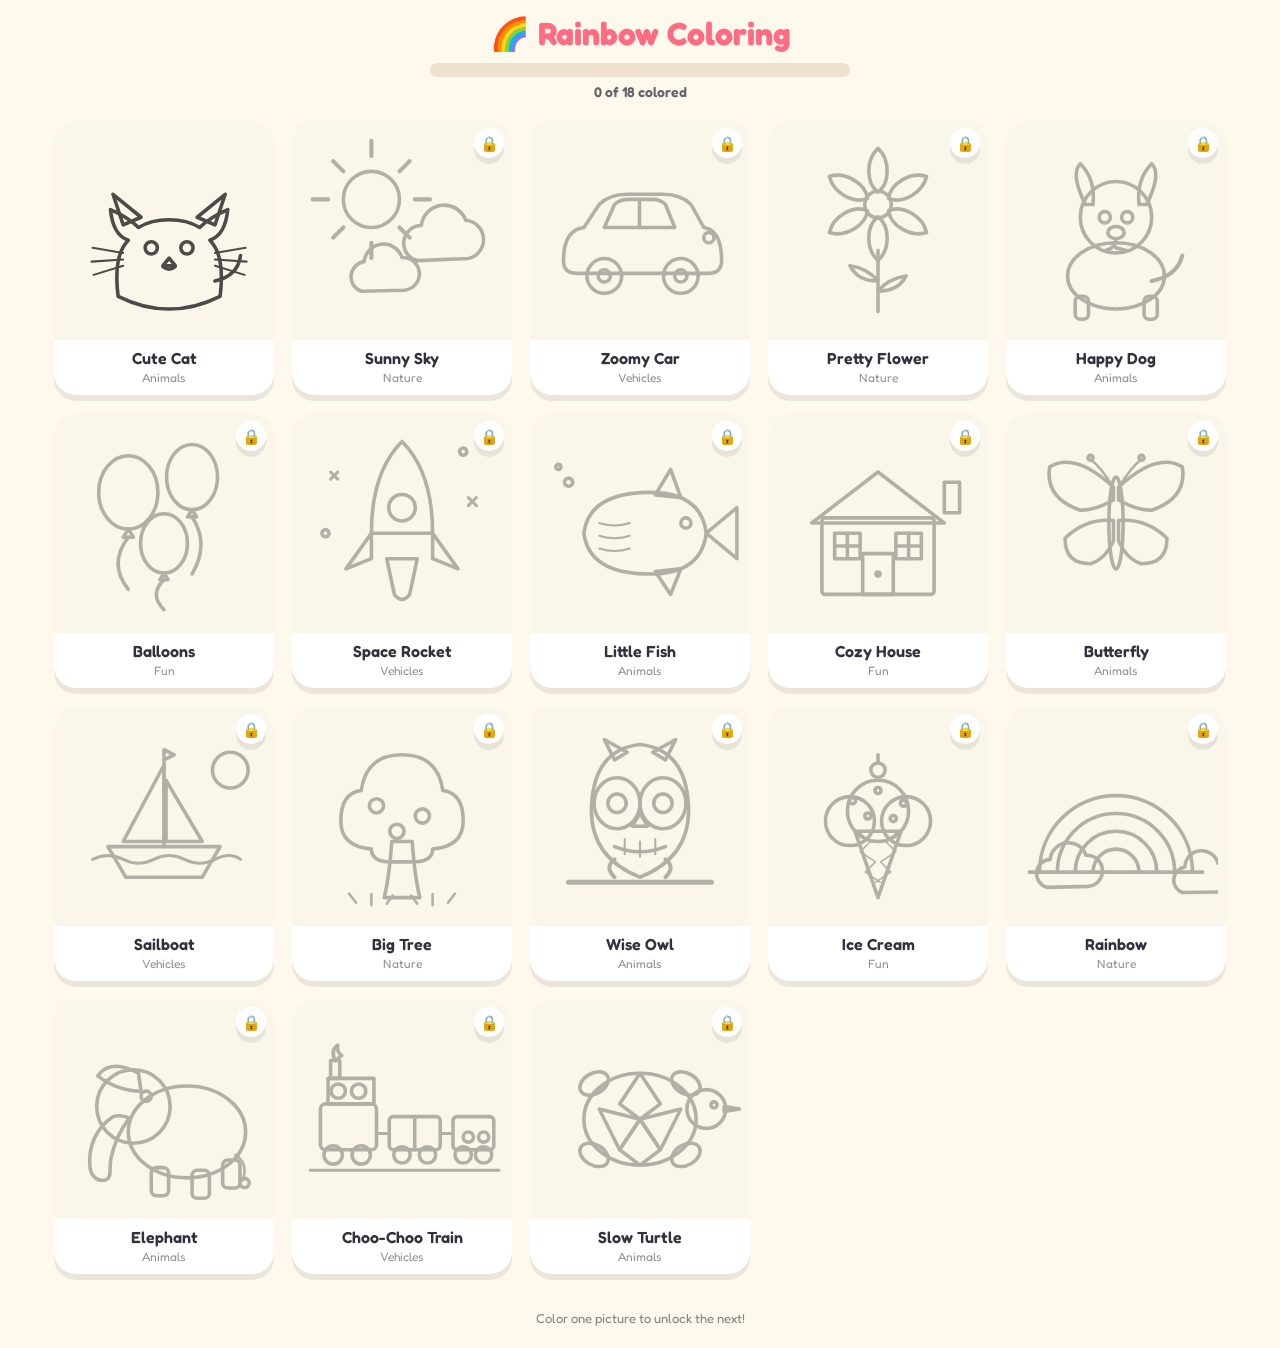
==== index.html @ d20b8fce "added new" ====
<!doctype html>
<html lang="en">
<head>
<meta charset="utf-8" />
<meta name="viewport" content="width=device-width, initial-scale=1, maximum-scale=1, user-scalable=no" />
<title>Rainbow Coloring - Pick a Picture</title>
<link rel="preconnect" href="https://fonts.googleapis.com" />
<link href="https://fonts.googleapis.com/css2?family=Fredoka:wght@500;600;700&display=swap" rel="stylesheet" />
<link rel="stylesheet" href="css/style.css" />
</head>
<body>
  <header class="topbar">
    <h1>🌈 Rainbow Coloring</h1>
    <div class="progress-wrap">
      <div class="progress-track"><div id="progressBar" class="progress-fill"></div></div>
      <span id="progressText" class="progress-text">0 of 18 colored</span>
    </div>
  </header>

  <div id="banner" class="banner"></div>

  <main>
    <div id="grid" class="grid"></div>
  </main>

  <footer class="foot">Color one picture to unlock the next!</footer>

  <script type="module" src="js/gallery.js"></script>
</body>
</html>
---- css/style.css ----
:root {
  --bg: #fff8ec;
  --card: #ffffff;
  --ink: #33313e;
  --accent: #ff6b81;
  --accent2: #34c759;
  --accent3: #32ade6;
  --shadow: 0 6px 0 rgba(0,0,0,0.08);
  --radius: 22px;
}

* { box-sizing: border-box; }

html, body {
  margin: 0;
  height: 100%;
  background: var(--bg);
  color: var(--ink);
  font-family: 'Fredoka', system-ui, sans-serif;
  -webkit-tap-highlight-color: transparent;
}

button {
  font-family: inherit;
  cursor: pointer;
  border: none;
}

/* ---------- Gallery page ---------- */

.topbar {
  padding: 14px 16px 10px;
  text-align: center;
}

.topbar h1 {
  margin: 0 0 10px;
  font-size: clamp(22px, 6vw, 32px);
  color: var(--accent);
}

.progress-wrap {
  max-width: 420px;
  margin: 0 auto;
}

.progress-track {
  height: 14px;
  background: #eee2cf;
  border-radius: 999px;
  overflow: hidden;
}

.progress-fill {
  height: 100%;
  width: 0%;
  background: linear-gradient(90deg, #ff9500, #ffcc00, #34c759, #32ade6, #af52de);
  transition: width 0.4s ease;
}

.progress-text {
  display: block;
  margin-top: 6px;
  font-size: 14px;
  font-weight: 600;
  opacity: 0.75;
}

.banner {
  display: none;
  margin: 0 16px 10px;
  padding: 12px;
  text-align: center;
  border-radius: 16px;
  background: #fff1c2;
  font-weight: 600;
  color: #7a5a00;
}
.banner.show { display: block; }

.grid {
  display: grid;
  grid-template-columns: repeat(2, 1fr);
  gap: 14px;
  padding: 10px 14px 28px;
  max-width: 1200px;
  margin: 0 auto;
}

@media (min-width: 560px) {
  .grid { grid-template-columns: repeat(3, 1fr); }
}
@media (min-width: 860px) {
  .grid { grid-template-columns: repeat(4, 1fr); gap: 18px; }
}
@media (min-width: 1140px) {
  .grid { grid-template-columns: repeat(5, 1fr); }
}

.card {
  display: block;
  background: var(--card);
  border-radius: var(--radius);
  box-shadow: var(--shadow);
  text-decoration: none;
  color: inherit;
  overflow: hidden;
  transition: transform 0.15s ease;
}
a.card:active { transform: scale(0.96); }

.card-thumb {
  position: relative;
  aspect-ratio: 1 / 1;
  background: #fbf6ea;
  display: flex;
  align-items: center;
  justify-content: center;
}
.card-thumb img { width: 100%; height: 100%; object-fit: contain; padding: 8px; }
.card-thumb .outline-preview { opacity: 0.85; }

.card.locked .card-thumb img { filter: grayscale(1); opacity: 0.35; }
.card.locked { pointer-events: none; }

.lock-badge, .check-badge {
  position: absolute;
  top: 8px;
  right: 8px;
  width: 30px;
  height: 30px;
  border-radius: 50%;
  display: flex;
  align-items: center;
  justify-content: center;
  font-size: 15px;
  background: #fff;
  box-shadow: var(--shadow);
}
.check-badge { background: var(--accent2); color: #fff; }

.card-label {
  padding: 8px 10px 0;
  font-weight: 600;
  font-size: clamp(13px, 3.2vw, 16px);
  text-align: center;
}
.card-theme {
  padding: 2px 10px 10px;
  text-align: center;
  font-size: 12px;
  opacity: 0.55;
}

.foot {
  text-align: center;
  padding: 8px 16px 22px;
  font-size: 13px;
  opacity: 0.6;
}

/* ---------- Coloring page ---------- */

body.color-page {
  display: grid;
  grid-template-columns: minmax(0, 1fr);
  grid-template-rows: auto 1fr auto;
  height: 100vh;
  height: 100dvh;
  overflow: hidden;
}

.color-topbar {
  display: flex;
  align-items: center;
  gap: 10px;
  padding: 10px 12px;
}
.color-topbar h1 {
  flex: 1;
  margin: 0;
  text-align: center;
  font-size: clamp(18px, 5vw, 24px);
  color: var(--accent);
}

.icon-btn {
  width: 42px;
  height: 42px;
  border-radius: 50%;
  background: #fff;
  box-shadow: var(--shadow);
  font-size: 18px;
}
.icon-btn:active { transform: translateY(2px); box-shadow: none; }

.stage {
  position: relative;
  display: flex;
  align-items: center;
  justify-content: center;
  padding: 6px;
  overflow: hidden;
}
.stage.cursor-fill .canvas-wrap { cursor: crosshair; }

.canvas-wrap {
  position: relative;
  width: min(94vw, 60vh, 640px);
  aspect-ratio: 1 / 1;
  background: #fff;
  border-radius: 18px;
  box-shadow: var(--shadow);
  touch-action: none;
}

.canvas-wrap canvas {
  position: absolute;
  inset: 0;
  width: 100%;
  height: 100%;
  border-radius: 18px;
}
#outlineCanvas { pointer-events: none; }

.confetti-layer {
  position: absolute;
  inset: 0;
  pointer-events: none;
  overflow: hidden;
  display: none;
}
.confetti-layer.active { display: block; }
.confetti-piece {
  position: absolute;
  top: -20px;
  width: 10px;
  height: 14px;
  border-radius: 3px;
  animation-name: fall;
  animation-timing-function: ease-in;
  animation-fill-mode: forwards;
}
@keyframes fall {
  to { transform: translateY(115%) rotate(360deg); opacity: 0.3; }
}

.toolbar {
  min-width: 0;
  background: var(--card);
  border-top-left-radius: 20px;
  border-top-right-radius: 20px;
  box-shadow: 0 -4px 14px rgba(0,0,0,0.06);
  padding: 10px 12px calc(10px + env(safe-area-inset-bottom));
  display: flex;
  flex-direction: column;
  gap: 10px;
}

.tool-row {
  display: flex;
  gap: 8px;
}
.tool-btn {
  flex: 1;
  padding: 10px 6px;
  border-radius: 14px;
  background: #f2eee2;
  font-weight: 600;
  font-size: 14px;
}
.tool-btn.selected { background: var(--accent3); color: #fff; }
.tool-btn:disabled { opacity: 0.4; }

.brush-styles {
  min-width: 0;
  display: flex;
  gap: 8px;
  overflow-x: auto;
  padding-bottom: 2px;
}
.brush-btn {
  flex: 0 0 auto;
  padding: 8px 12px;
  border-radius: 14px;
  background: #f2eee2;
  font-size: 13px;
  font-weight: 600;
  white-space: nowrap;
}
.brush-btn.selected { background: var(--accent); color: #fff; }

.size-row {
  display: flex;
  align-items: center;
  gap: 10px;
  font-size: 13px;
  font-weight: 600;
}
.size-row input[type="range"] { flex: 1; }

.palette {
  display: flex;
  flex-wrap: wrap;
  gap: 8px;
}
.swatch {
  width: 34px;
  height: 34px;
  border-radius: 50%;
  border: 3px solid #fff;
  box-shadow: 0 0 0 1px rgba(0,0,0,0.12);
}
.swatch.selected { box-shadow: 0 0 0 3px var(--ink); }

.custom-color-row {
  display: flex;
  align-items: center;
  justify-content: space-between;
  font-size: 13px;
  font-weight: 600;
}
.custom-color-row input { width: 44px; height: 34px; border: none; background: none; padding: 0; }

.done-btn {
  padding: 14px;
  border-radius: 16px;
  background: var(--accent2);
  color: #fff;
  font-weight: 700;
  font-size: 16px;
  box-shadow: var(--shadow);
}
.done-btn:active { transform: translateY(2px); box-shadow: none; }

/* ---------- Desktop / tablet layout for coloring page ---------- */
@media (min-width: 900px) {
  body.color-page {
    grid-template-columns: minmax(0, 1fr) 340px;
    grid-template-rows: auto 1fr;
    height: 100vh;
  }
  .color-topbar { grid-column: 1 / 3; }
  .stage { grid-column: 1; grid-row: 2; }
  .toolbar {
    grid-column: 2;
    grid-row: 2;
    border-radius: 0;
    border-left: 1px solid #eee2cf;
    overflow-y: auto;
    box-shadow: none;
  }
  .canvas-wrap { width: min(80vh, 70vw, 700px); }
}
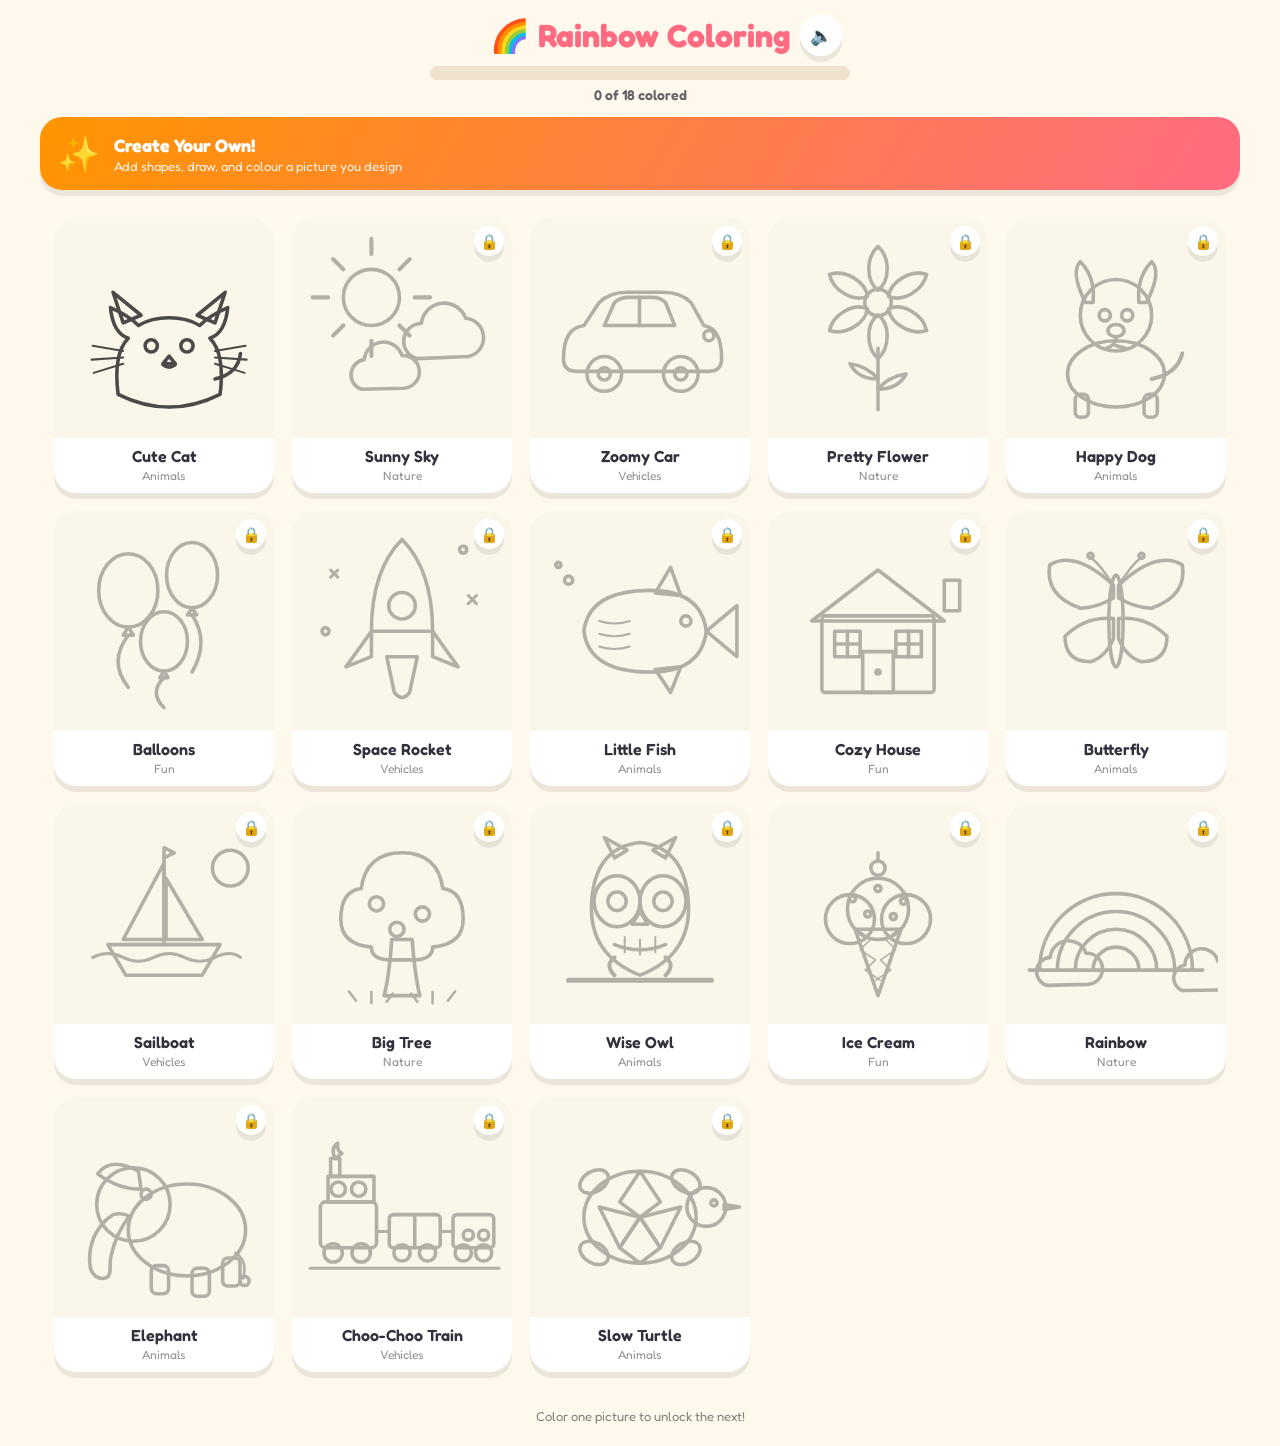
==== commit a16b40a0: "music" ====
--- a/index.html
+++ b/index.html
@@ -10,7 +10,11 @@
 </head>
 <body>
   <header class="topbar">
-    <h1>🌈 Rainbow Coloring</h1>
+    <div class="topbar-row">
+      <span class="topbar-spacer"></span>
+      <h1>🌈 Rainbow Coloring</h1>
+      <button id="musicBtn" class="icon-btn" aria-label="Turn music on">🔈</button>
+    </div>
     <div class="progress-wrap">
       <div class="progress-track"><div id="progressBar" class="progress-fill"></div></div>
       <span id="progressText" class="progress-text">0 of 18 colored</span>
@@ -18,6 +22,19 @@
   </header>
 
   <div id="banner" class="banner"></div>
+
+  <a href="create.html" class="create-cta">
+    <span class="create-cta-icon">✨</span>
+    <span class="create-cta-text">
+      <strong>Create Your Own!</strong>
+      <small>Add shapes, draw, and colour a picture you design</small>
+    </span>
+  </a>
+
+  <section id="creationsSection" class="creations-section" hidden>
+    <h2 class="creations-title">My Creations</h2>
+    <div id="creationsStrip" class="creations-strip"></div>
+  </section>
 
   <main>
     <div id="grid" class="grid"></div>
--- a/css/style.css
+++ b/css/style.css
@@ -10,6 +10,7 @@
 }
 
 * { box-sizing: border-box; }
+[hidden] { display: none !important; }
 
 html, body {
   margin: 0;
@@ -33,8 +34,18 @@
   text-align: center;
 }
 
+.topbar-row {
+  display: flex;
+  align-items: center;
+  justify-content: center;
+  gap: 10px;
+  margin-bottom: 10px;
+}
+
+.topbar-spacer { width: 42px; flex: 0 0 auto; }
+
 .topbar h1 {
-  margin: 0 0 10px;
+  margin: 0;
   font-size: clamp(22px, 6vw, 32px);
   color: var(--accent);
 }
@@ -159,6 +170,68 @@
   opacity: 0.6;
 }
 
+.create-cta {
+  display: flex;
+  align-items: center;
+  gap: 14px;
+  margin: 4px 16px 18px;
+  padding: 16px 18px;
+  max-width: 1200px;
+  margin-left: auto;
+  margin-right: auto;
+  border-radius: var(--radius);
+  background: linear-gradient(120deg, #ff9500, #ff6b81);
+  color: #fff;
+  text-decoration: none;
+  box-shadow: var(--shadow);
+}
+.create-cta:active { transform: scale(0.98); }
+.create-cta-icon { font-size: 34px; }
+.create-cta-text { display: flex; flex-direction: column; gap: 2px; }
+.create-cta-text strong { font-size: 18px; }
+.create-cta-text small { font-size: 13px; opacity: 0.9; }
+
+.creations-section {
+  max-width: 1200px;
+  margin: 0 auto 18px;
+  padding: 0 16px;
+}
+.creations-title {
+  margin: 0 0 10px;
+  font-size: 16px;
+  color: var(--ink);
+}
+.creations-strip {
+  display: flex;
+  gap: 12px;
+  overflow-x: auto;
+  padding-bottom: 4px;
+}
+.creation-card {
+  position: relative;
+  flex: 0 0 auto;
+  width: 110px;
+  aspect-ratio: 1 / 1;
+  border-radius: 16px;
+  overflow: hidden;
+  background: #fff;
+  box-shadow: var(--shadow);
+  display: block;
+}
+.creation-card img { width: 100%; height: 100%; object-fit: contain; }
+.creation-delete {
+  position: absolute;
+  top: 4px;
+  right: 4px;
+  width: 24px;
+  height: 24px;
+  border-radius: 50%;
+  background: rgba(0,0,0,0.55);
+  color: #fff;
+  font-size: 13px;
+  line-height: 1;
+}
+
 /* ---------- Coloring page ---------- */
 
 body.color-page {
@@ -203,6 +276,7 @@
   overflow: hidden;
 }
 .stage.cursor-fill .canvas-wrap { cursor: crosshair; }
+.stage.zoom-active .canvas-wrap { cursor: grab; }
 
 .canvas-wrap {
   position: relative;
@@ -212,6 +286,9 @@
   border-radius: 18px;
   box-shadow: var(--shadow);
   touch-action: none;
+  transform: translate(0, 0) scale(1);
+  transform-origin: center center;
+  transition: transform 0.12s ease;
 }
 
 .canvas-wrap canvas {
@@ -221,7 +298,7 @@
   height: 100%;
   border-radius: 18px;
 }
-#outlineCanvas { pointer-events: none; }
+#outlineCanvas, #shapesCanvas, #selectionCanvas { pointer-events: none; }
 
 .confetti-layer {
   position: absolute;
@@ -259,10 +336,12 @@
 
 .tool-row {
   display: flex;
+  flex-wrap: wrap;
   gap: 8px;
 }
 .tool-btn {
-  flex: 1;
+  flex: 1 1 100px;
+  min-width: 0;
   padding: 10px 6px;
   border-radius: 14px;
   background: #f2eee2;
@@ -271,6 +350,8 @@
 }
 .tool-btn.selected { background: var(--accent3); color: #fff; }
 .tool-btn:disabled { opacity: 0.4; }
+.tool-btn.danger-btn { background: #ffe1e0; color: #b3261e; }
+.tool-btn.danger-btn:disabled { opacity: 0.35; }
 
 .brush-styles {
   min-width: 0;
@@ -298,6 +379,36 @@
   font-weight: 600;
 }
 .size-row input[type="range"] { flex: 1; }
+
+.zoom-row {
+  display: flex;
+  align-items: center;
+  gap: 10px;
+  min-width: 0;
+}
+.zoom-controls {
+  display: flex;
+  align-items: center;
+  gap: 8px;
+  flex: 1;
+  min-width: 0;
+}
+.zoom-btn {
+  width: 36px;
+  height: 36px;
+  border-radius: 50%;
+  background: #f2eee2;
+  font-size: 18px;
+  font-weight: 700;
+  flex: 0 0 auto;
+}
+.zoom-btn:active { transform: translateY(1px); }
+.zoom-level {
+  font-size: 13px;
+  font-weight: 700;
+  min-width: 44px;
+  text-align: center;
+}
 
 .palette {
   display: flex;
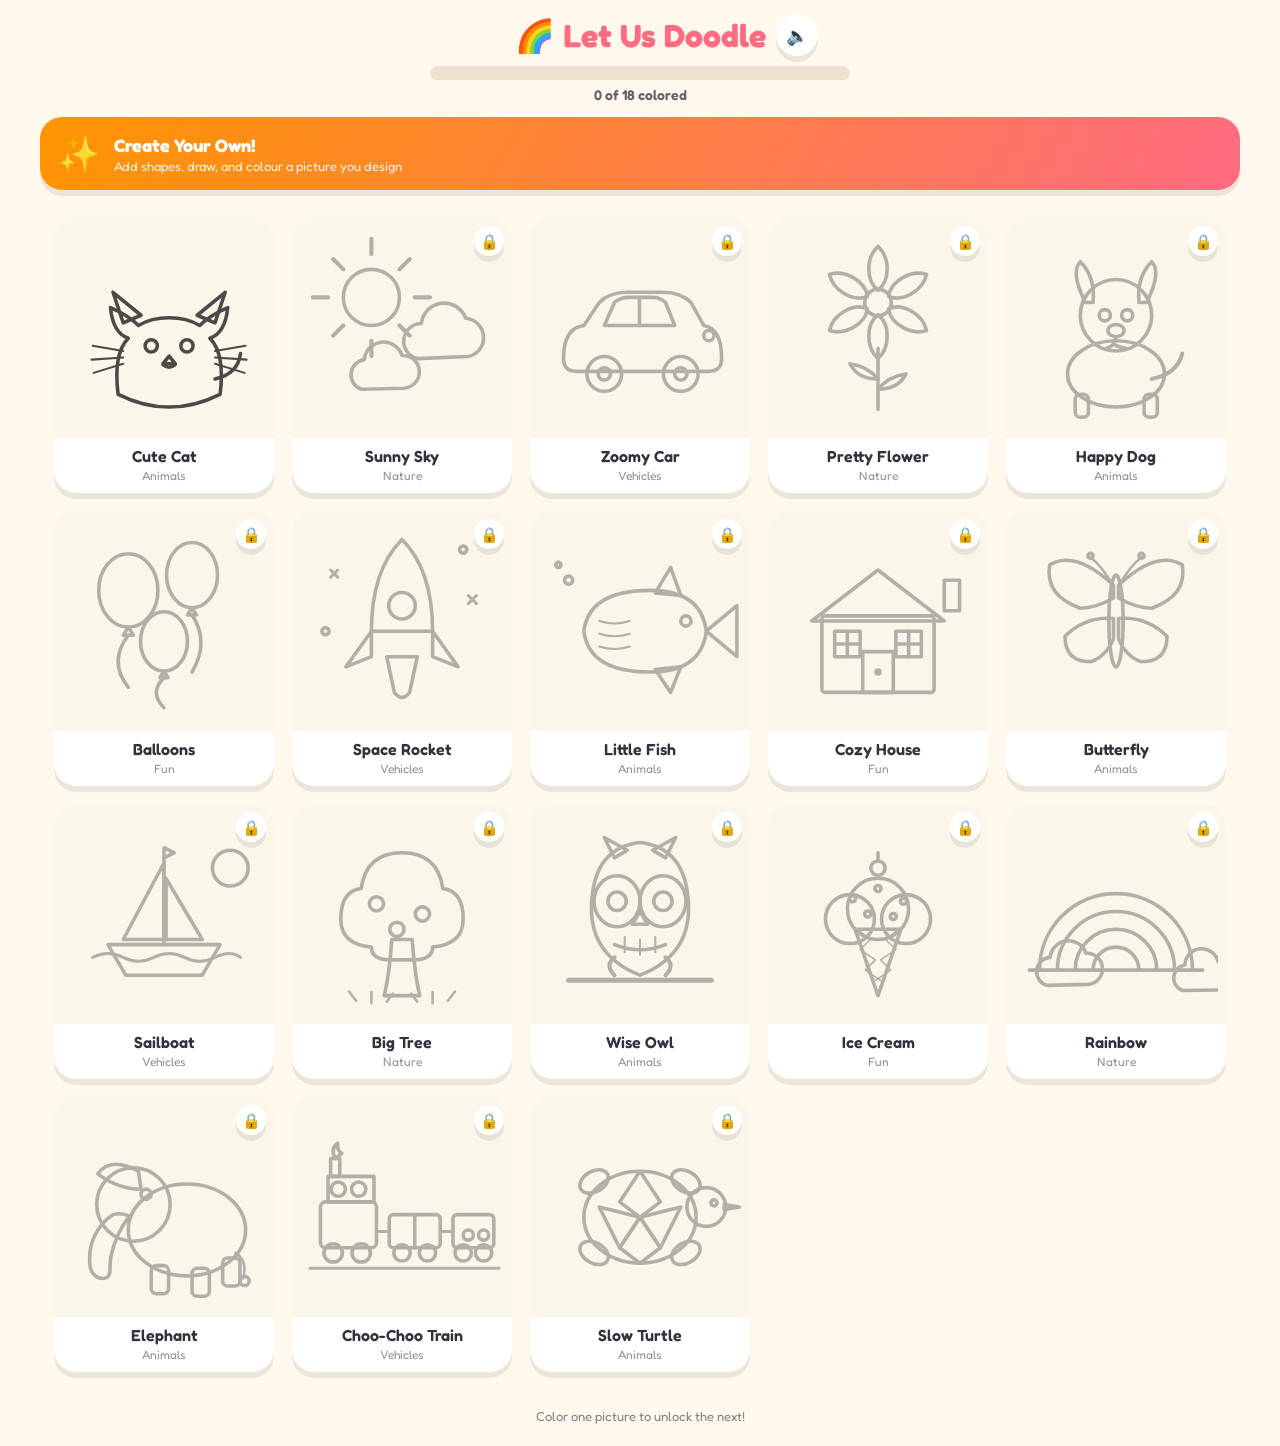
==== commit 5635e57b: "zoom" ====
--- a/index.html
+++ b/index.html
@@ -3,7 +3,16 @@
 <head>
 <meta charset="utf-8" />
 <meta name="viewport" content="width=device-width, initial-scale=1, maximum-scale=1, user-scalable=no" />
-<title>Rainbow Coloring - Pick a Picture</title>
+<title>Let Us Doodle - Colour Fun Pictures Online</title>
+<meta name="description" content="A free, mobile-friendly colouring book for kids. Colour hand-drawn pictures or design and colour your own!" />
+<link rel="icon" type="image/svg+xml" href="favicon.svg" />
+<link rel="apple-touch-icon" href="apple-touch-icon.png" />
+<meta property="og:type" content="website" />
+<meta property="og:title" content="Let Us Doodle - Colour Fun Pictures Online" />
+<meta property="og:description" content="A free, mobile-friendly colouring book for kids. Colour hand-drawn pictures or design and colour your own!" />
+<meta property="og:image" content="assets/og-image.png" />
+<meta property="og:url" content="https://letusdoodle.in/" />
+<meta name="twitter:card" content="summary_large_image" />
 <link rel="preconnect" href="https://fonts.googleapis.com" />
 <link href="https://fonts.googleapis.com/css2?family=Fredoka:wght@500;600;700&display=swap" rel="stylesheet" />
 <link rel="stylesheet" href="css/style.css" />
@@ -12,7 +21,7 @@
   <header class="topbar">
     <div class="topbar-row">
       <span class="topbar-spacer"></span>
-      <h1>🌈 Rainbow Coloring</h1>
+      <h1>🌈 Let Us Doodle</h1>
       <button id="musicBtn" class="icon-btn" aria-label="Turn music on">🔈</button>
     </div>
     <div class="progress-wrap">
--- a/css/style.css
+++ b/css/style.css
@@ -274,9 +274,9 @@
   justify-content: center;
   padding: 6px;
   overflow: hidden;
+  touch-action: none;
 }
 .stage.cursor-fill .canvas-wrap { cursor: crosshair; }
-.stage.zoom-active .canvas-wrap { cursor: grab; }
 
 .canvas-wrap {
   position: relative;
@@ -386,12 +386,21 @@
   gap: 10px;
   min-width: 0;
 }
-.zoom-controls {
-  display: flex;
-  align-items: center;
-  gap: 8px;
+.zoom-hint {
   flex: 1;
   min-width: 0;
+  font-size: 12px;
+  font-weight: 600;
+  opacity: 0.6;
+  white-space: nowrap;
+  overflow: hidden;
+  text-overflow: ellipsis;
+}
+.zoom-controls {
+  display: flex;
+  align-items: center;
+  gap: 8px;
+  flex: 0 0 auto;
 }
 .zoom-btn {
   width: 36px;
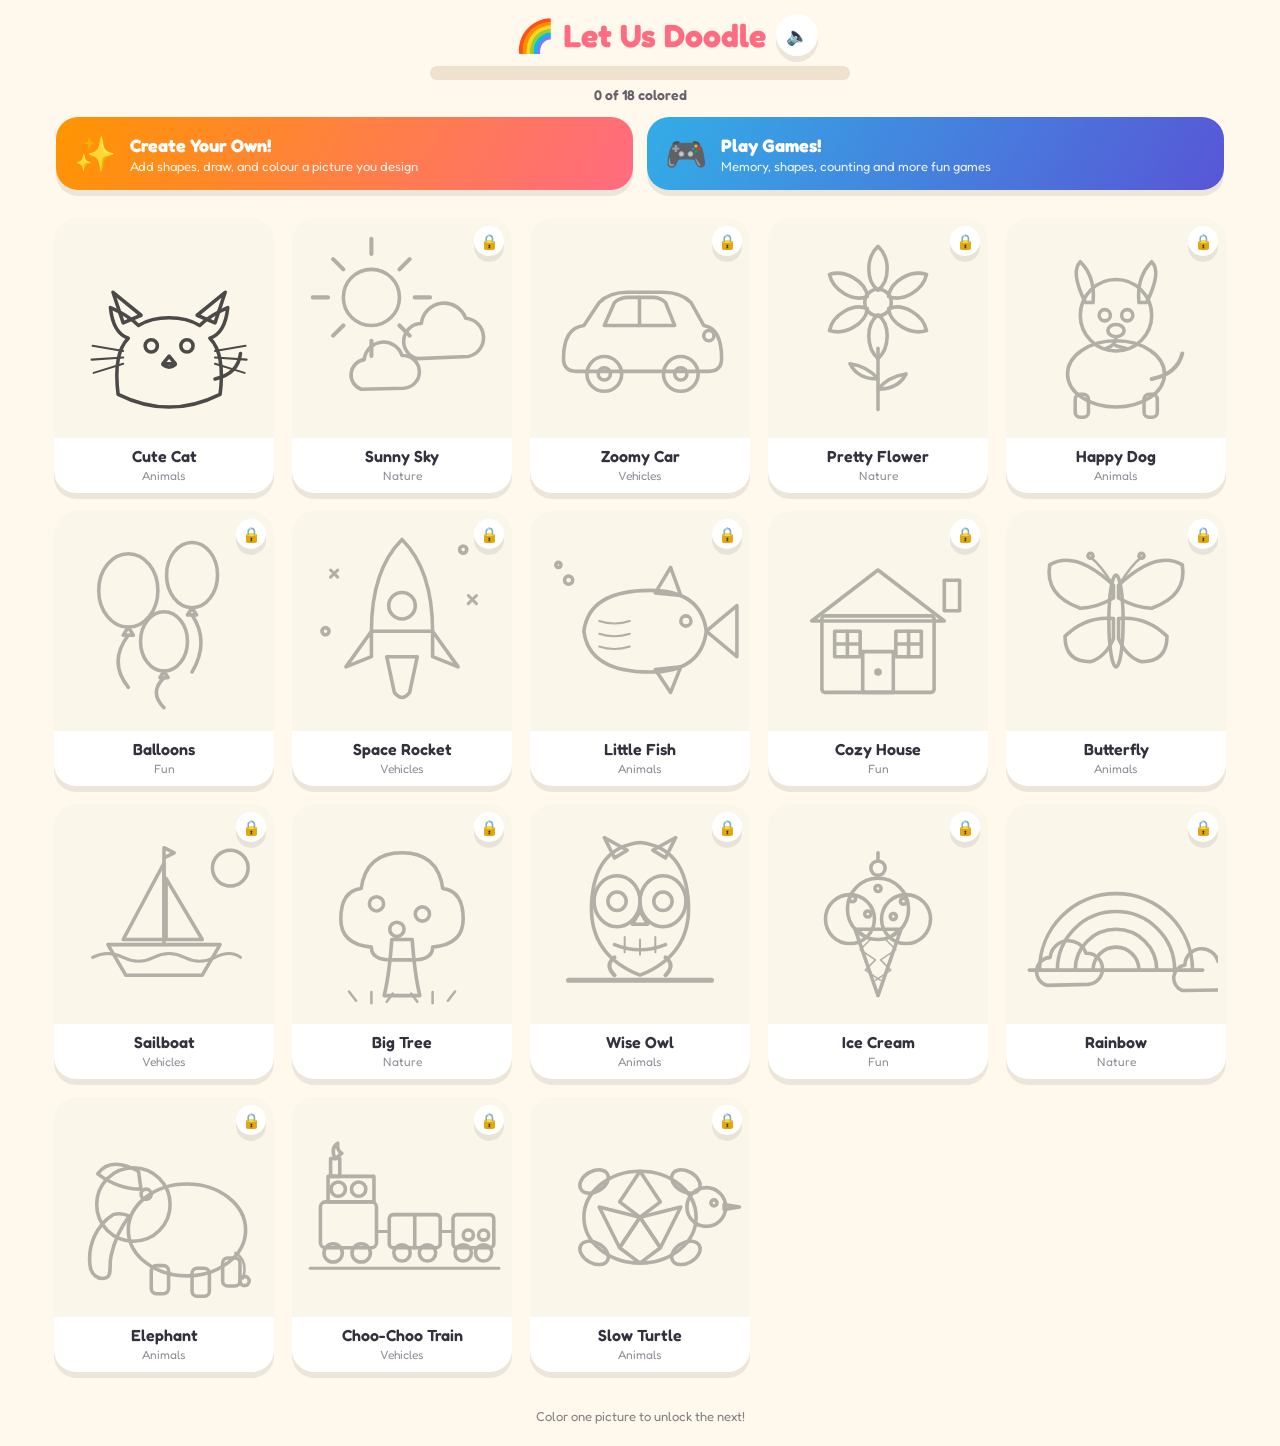
==== commit a24eac9b: "games" ====
--- a/index.html
+++ b/index.html
@@ -32,13 +32,23 @@
 
   <div id="banner" class="banner"></div>
 
-  <a href="create.html" class="create-cta">
-    <span class="create-cta-icon">✨</span>
-    <span class="create-cta-text">
-      <strong>Create Your Own!</strong>
-      <small>Add shapes, draw, and colour a picture you design</small>
-    </span>
-  </a>
+  <div class="cta-row">
+    <a href="create.html" class="create-cta">
+      <span class="create-cta-icon">✨</span>
+      <span class="create-cta-text">
+        <strong>Create Your Own!</strong>
+        <small>Add shapes, draw, and colour a picture you design</small>
+      </span>
+    </a>
+
+    <a href="games.html" class="create-cta games-cta">
+      <span class="create-cta-icon">🎮</span>
+      <span class="create-cta-text">
+        <strong>Play Games!</strong>
+        <small>Memory, shapes, counting and more fun games</small>
+      </span>
+    </a>
+  </div>
 
   <section id="creationsSection" class="creations-section" hidden>
     <h2 class="creations-title">My Creations</h2>
--- a/css/style.css
+++ b/css/style.css
@@ -149,6 +149,16 @@
   box-shadow: var(--shadow);
 }
 .check-badge { background: var(--accent2); color: #fff; }
+.star-badge {
+  width: auto;
+  border-radius: 999px;
+  padding: 3px 9px;
+  font-size: 13px;
+  background: #ffcc00;
+  color: #5c4300;
+}
+
+.game-thumb { font-size: 60px; }
 
 .card-label {
   padding: 8px 10px 0;
@@ -170,15 +180,20 @@
   opacity: 0.6;
 }
 
+.cta-row {
+  display: flex;
+  flex-wrap: wrap;
+  gap: 14px;
+  max-width: 1200px;
+  margin: 4px auto 18px;
+  padding: 0 16px;
+}
 .create-cta {
   display: flex;
   align-items: center;
   gap: 14px;
-  margin: 4px 16px 18px;
   padding: 16px 18px;
-  max-width: 1200px;
-  margin-left: auto;
-  margin-right: auto;
+  flex: 1 1 280px;
   border-radius: var(--radius);
   background: linear-gradient(120deg, #ff9500, #ff6b81);
   color: #fff;
@@ -186,6 +201,7 @@
   box-shadow: var(--shadow);
 }
 .create-cta:active { transform: scale(0.98); }
+.games-cta { background: linear-gradient(120deg, #32ade6, #5856d6); }
 .create-cta-icon { font-size: 34px; }
 .create-cta-text { display: flex; flex-direction: column; gap: 2px; }
 .create-cta-text strong { font-size: 18px; }
@@ -472,3 +488,313 @@
   }
   .canvas-wrap { width: min(80vh, 70vw, 700px); }
 }
+
+/* ---------- Games (shared) ---------- */
+
+.game-main {
+  max-width: 900px;
+  margin: 0 auto;
+  padding: 16px 16px 48px;
+}
+
+.game-play-area {
+  position: relative;
+}
+
+.game-play-again {
+  max-width: 320px;
+  margin: 20px auto 0;
+}
+
+.game-prompt {
+  text-align: center;
+  font-size: clamp(16px, 4.5vw, 20px);
+  font-weight: 700;
+  color: var(--accent);
+  margin: 0 0 16px;
+  min-height: 28px;
+}
+
+.game-icon-btn {
+  width: 44px;
+  height: 44px;
+  border-radius: 50%;
+  background: #fff;
+  box-shadow: var(--shadow);
+  font-size: 20px;
+}
+.game-icon-btn:active { transform: translateY(2px); box-shadow: none; }
+
+/* ---------- Memory Match ---------- */
+
+.memory-grid {
+  display: grid;
+  grid-template-columns: repeat(3, 1fr);
+  gap: 12px;
+  max-width: 480px;
+  margin: 0 auto;
+}
+
+.memory-card {
+  aspect-ratio: 1 / 1;
+  cursor: pointer;
+  perspective: 800px;
+}
+
+.memory-card-inner {
+  position: relative;
+  width: 100%;
+  height: 100%;
+  transition: transform 0.4s;
+  transform-style: preserve-3d;
+}
+.memory-card.flipped .memory-card-inner,
+.memory-card.matched .memory-card-inner {
+  transform: rotateY(180deg);
+}
+
+.memory-card-face {
+  position: absolute;
+  inset: 0;
+  border-radius: 16px;
+  display: flex;
+  align-items: center;
+  justify-content: center;
+  backface-visibility: hidden;
+  box-shadow: var(--shadow);
+}
+.memory-card-front {
+  background: linear-gradient(135deg, var(--accent3), var(--accent));
+  font-size: 32px;
+}
+.memory-card-back {
+  background: #fff;
+  transform: rotateY(180deg);
+  padding: 10px;
+}
+.memory-card-back img { width: 100%; height: 100%; object-fit: contain; }
+.memory-card.matched .memory-card-back { background: #eafff0; }
+
+/* ---------- Pop the Balloons ---------- */
+
+.balloon-field {
+  position: relative;
+  height: 65vh;
+  min-height: 420px;
+  max-height: 640px;
+  overflow: hidden;
+  border-radius: var(--radius);
+  background: linear-gradient(180deg, #d7f0ff, #fff8ec);
+  box-shadow: var(--shadow);
+  touch-action: none;
+}
+
+.balloon {
+  position: absolute;
+  bottom: -120px;
+  width: 64px;
+  height: 80px;
+  cursor: pointer;
+  animation-name: floatUp;
+  animation-timing-function: linear;
+  animation-fill-mode: forwards;
+}
+.balloon.popping { animation-play-state: paused; }
+
+.balloon-body {
+  position: relative;
+  width: 100%;
+  height: 84%;
+  border-radius: 50% 50% 50% 50% / 58% 58% 42% 42%;
+  box-shadow: inset -8px -10px 0 rgba(0,0,0,0.08), var(--shadow);
+  transition: transform 0.18s ease, opacity 0.18s ease;
+}
+.balloon-body::before {
+  content: '';
+  position: absolute;
+  top: 14px;
+  left: 14px;
+  width: 14px;
+  height: 20px;
+  border-radius: 50%;
+  background: rgba(255,255,255,0.55);
+}
+.balloon.popping .balloon-body { transform: scale(1.5); opacity: 0; }
+
+.balloon-string {
+  position: absolute;
+  left: 50%;
+  bottom: 0;
+  width: 2px;
+  height: 20px;
+  background: rgba(0,0,0,0.25);
+  transform: translateX(-50%);
+}
+
+@keyframes floatUp {
+  from { transform: translateY(0) rotate(0deg); }
+  to { transform: translateY(calc(-1 * var(--travel))) rotate(6deg); }
+}
+
+.pop-particle {
+  position: absolute;
+  width: 8px;
+  height: 8px;
+  border-radius: 50%;
+  pointer-events: none;
+  animation: popParticle 0.5s ease-out forwards;
+}
+@keyframes popParticle {
+  to { transform: translate(var(--dx), var(--dy)) scale(0); opacity: 0; }
+}
+
+/* ---------- Shape Sorter ---------- */
+
+.sorter-stage {
+  position: relative;
+  min-height: 520px;
+  border-radius: var(--radius);
+  background: #fff;
+  box-shadow: var(--shadow);
+  padding: 20px 16px;
+  touch-action: none;
+  overflow: hidden;
+}
+
+.sorter-board {
+  display: flex;
+  flex-wrap: wrap;
+  justify-content: center;
+  gap: 16px;
+}
+
+.sorter-slot {
+  width: 84px;
+  height: 84px;
+  transition: opacity 0.25s ease;
+}
+.sorter-slot svg { width: 100%; height: 100%; }
+
+.sorter-piece {
+  position: absolute;
+  width: 84px;
+  height: 84px;
+  cursor: grab;
+  transition: left 0.35s ease, top 0.35s ease;
+  filter: drop-shadow(0 4px 0 rgba(0,0,0,0.12));
+}
+.sorter-piece.dragging { transition: none; cursor: grabbing; z-index: 10; }
+.sorter-piece.placed { cursor: default; }
+.sorter-piece svg { width: 100%; height: 100%; }
+
+/* ---------- Counting Garden ---------- */
+
+.garden-field {
+  position: relative;
+  border-radius: var(--radius);
+  background: linear-gradient(180deg, #eaffea, #fff8ec);
+  box-shadow: var(--shadow);
+  padding: 10px;
+  min-height: 320px;
+}
+
+.garden-item {
+  position: absolute;
+  width: 80px;
+  height: 80px;
+  cursor: pointer;
+  padding: 10px;
+  transition: transform 0.2s ease, opacity 0.3s ease;
+}
+.garden-item img { width: 100%; height: 100%; object-fit: contain; }
+.garden-item.found { opacity: 0.25; transform: scale(0.85); pointer-events: none; }
+.garden-item.wobble { animation: gardenWobble 0.4s ease; }
+
+@keyframes gardenWobble {
+  0%, 100% { transform: rotate(0deg); }
+  25% { transform: rotate(-8deg); }
+  75% { transform: rotate(8deg); }
+}
+
+/* ---------- Alphabet Pop ---------- */
+
+.letter-grid {
+  display: grid;
+  grid-template-columns: repeat(4, 1fr);
+  gap: 10px;
+}
+@media (min-width: 480px) {
+  .letter-grid { grid-template-columns: repeat(6, 1fr); }
+}
+
+.letter-tile {
+  aspect-ratio: 1 / 1;
+  border-radius: 16px;
+  color: #fff;
+  font-size: clamp(22px, 6vw, 32px);
+  font-weight: 700;
+  box-shadow: var(--shadow);
+}
+.letter-tile:active { transform: translateY(2px); box-shadow: none; }
+.letter-tile.bounce { animation: letterBounce 0.4s ease; }
+
+@keyframes letterBounce {
+  0% { transform: scale(1); }
+  40% { transform: scale(1.25); }
+  100% { transform: scale(1); }
+}
+
+/* ---------- Colour Splash ---------- */
+
+.color-grid {
+  display: grid;
+  grid-template-columns: repeat(2, 1fr);
+  gap: 16px;
+  max-width: 420px;
+  margin: 0 auto;
+}
+
+.color-blob {
+  aspect-ratio: 1 / 1;
+  border-radius: 28px;
+  box-shadow: var(--shadow);
+}
+.color-blob:active { transform: scale(0.96); }
+.color-blob.wobble { animation: gardenWobble 0.4s ease; }
+
+/* ---------- Animal Flashcards ---------- */
+
+.flashcard-wrap {
+  max-width: 420px;
+  margin: 0 auto;
+  text-align: center;
+}
+
+.flashcard {
+  width: 100%;
+  background: #fff;
+  border-radius: var(--radius);
+  box-shadow: var(--shadow);
+  padding: 24px;
+  aspect-ratio: 1 / 1;
+  display: flex;
+  align-items: center;
+  justify-content: center;
+}
+.flashcard:active { transform: scale(0.98); }
+.flashcard img { width: 100%; height: 100%; object-fit: contain; }
+
+.flashcard-label {
+  margin: 14px 0;
+  font-size: 22px;
+  font-weight: 700;
+  color: var(--accent);
+}
+
+.flashcard-controls {
+  display: flex;
+  gap: 10px;
+  align-items: center;
+  justify-content: center;
+}
+.flashcard-controls .tool-btn { flex: 0 1 auto; padding: 10px 18px; }
